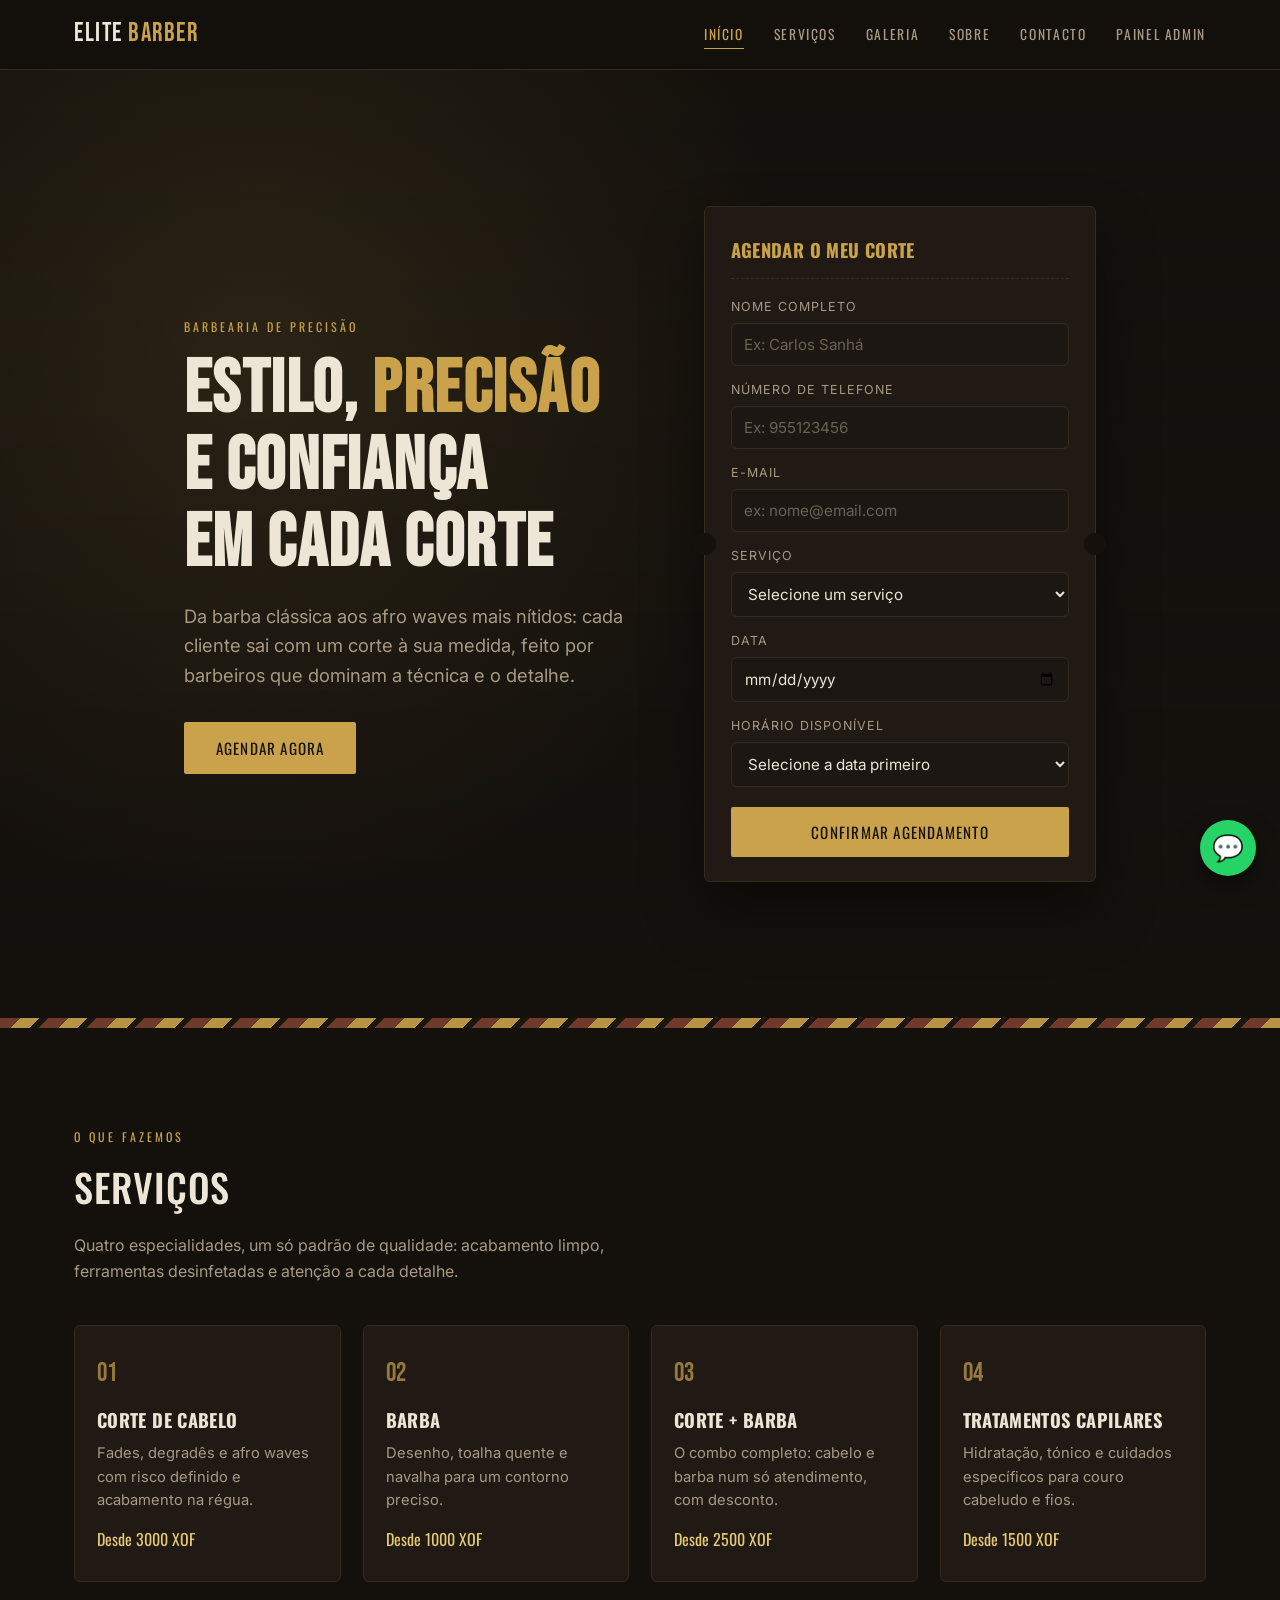
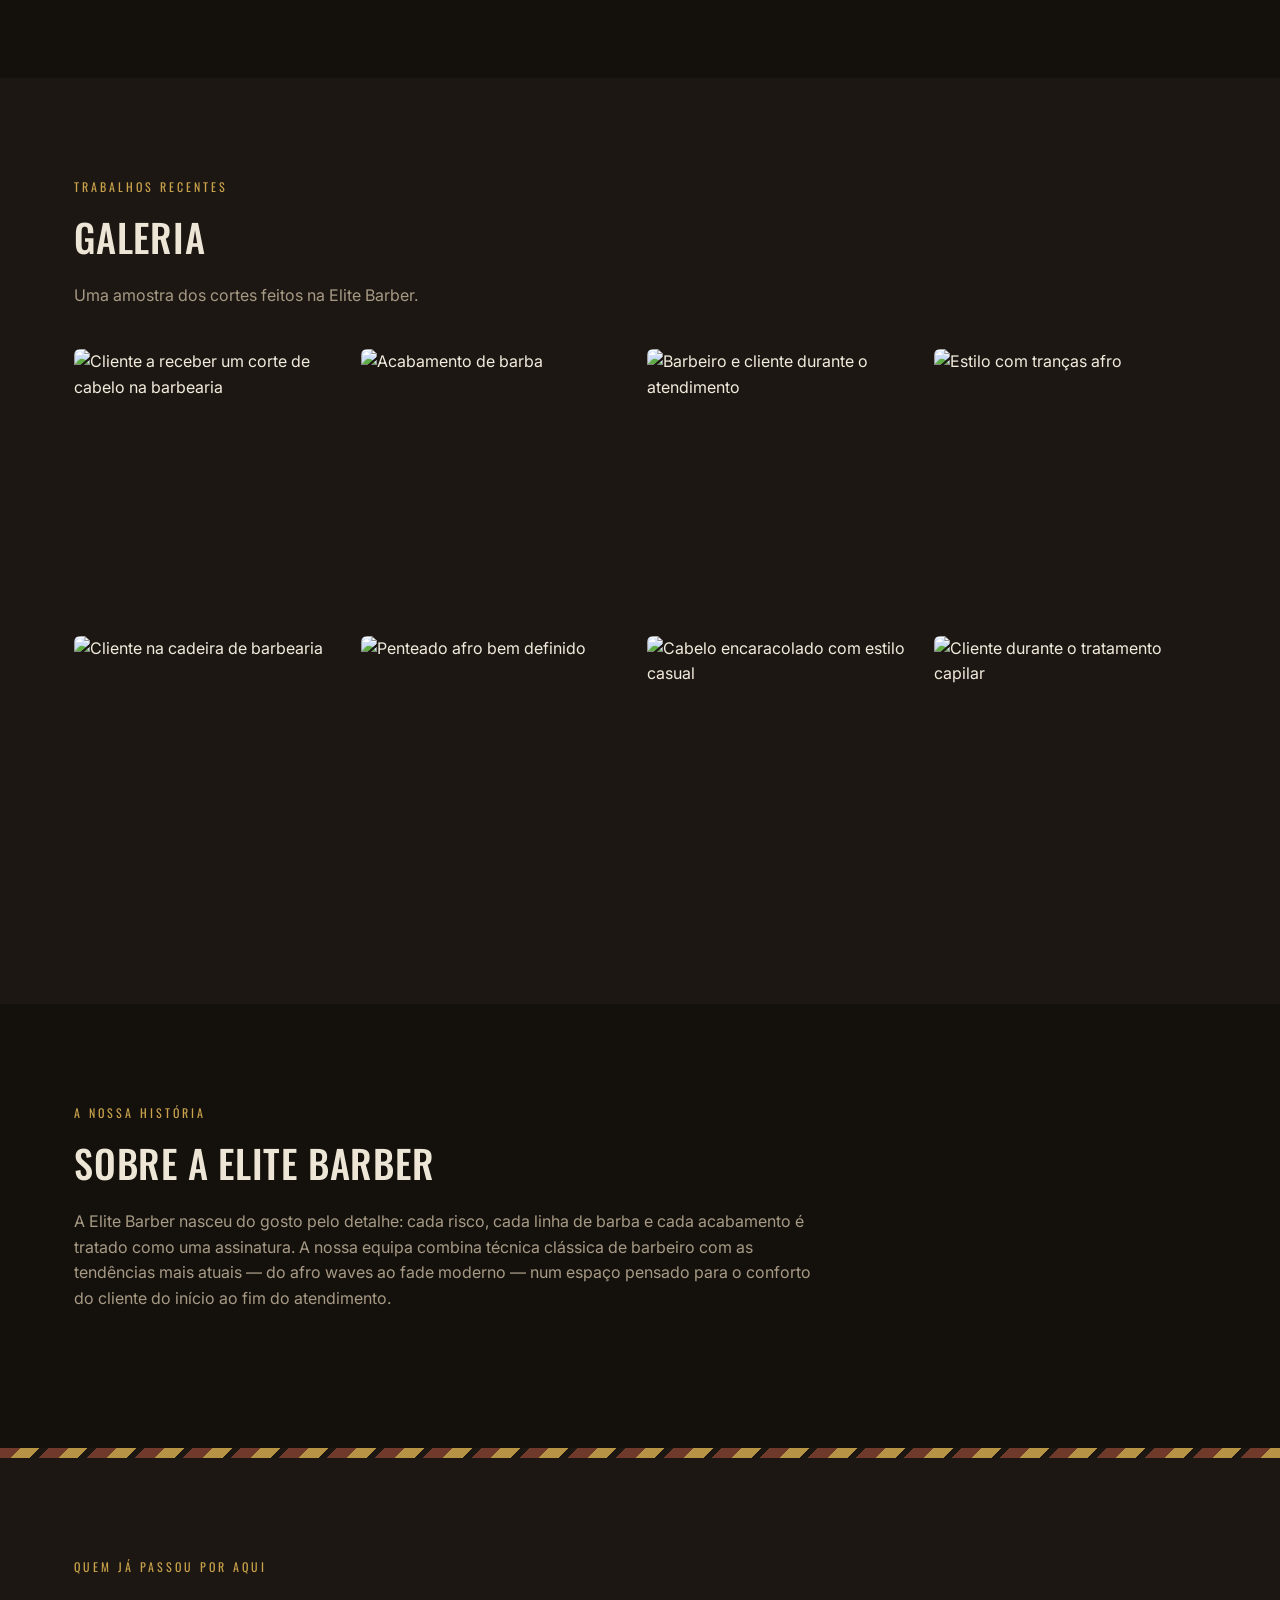
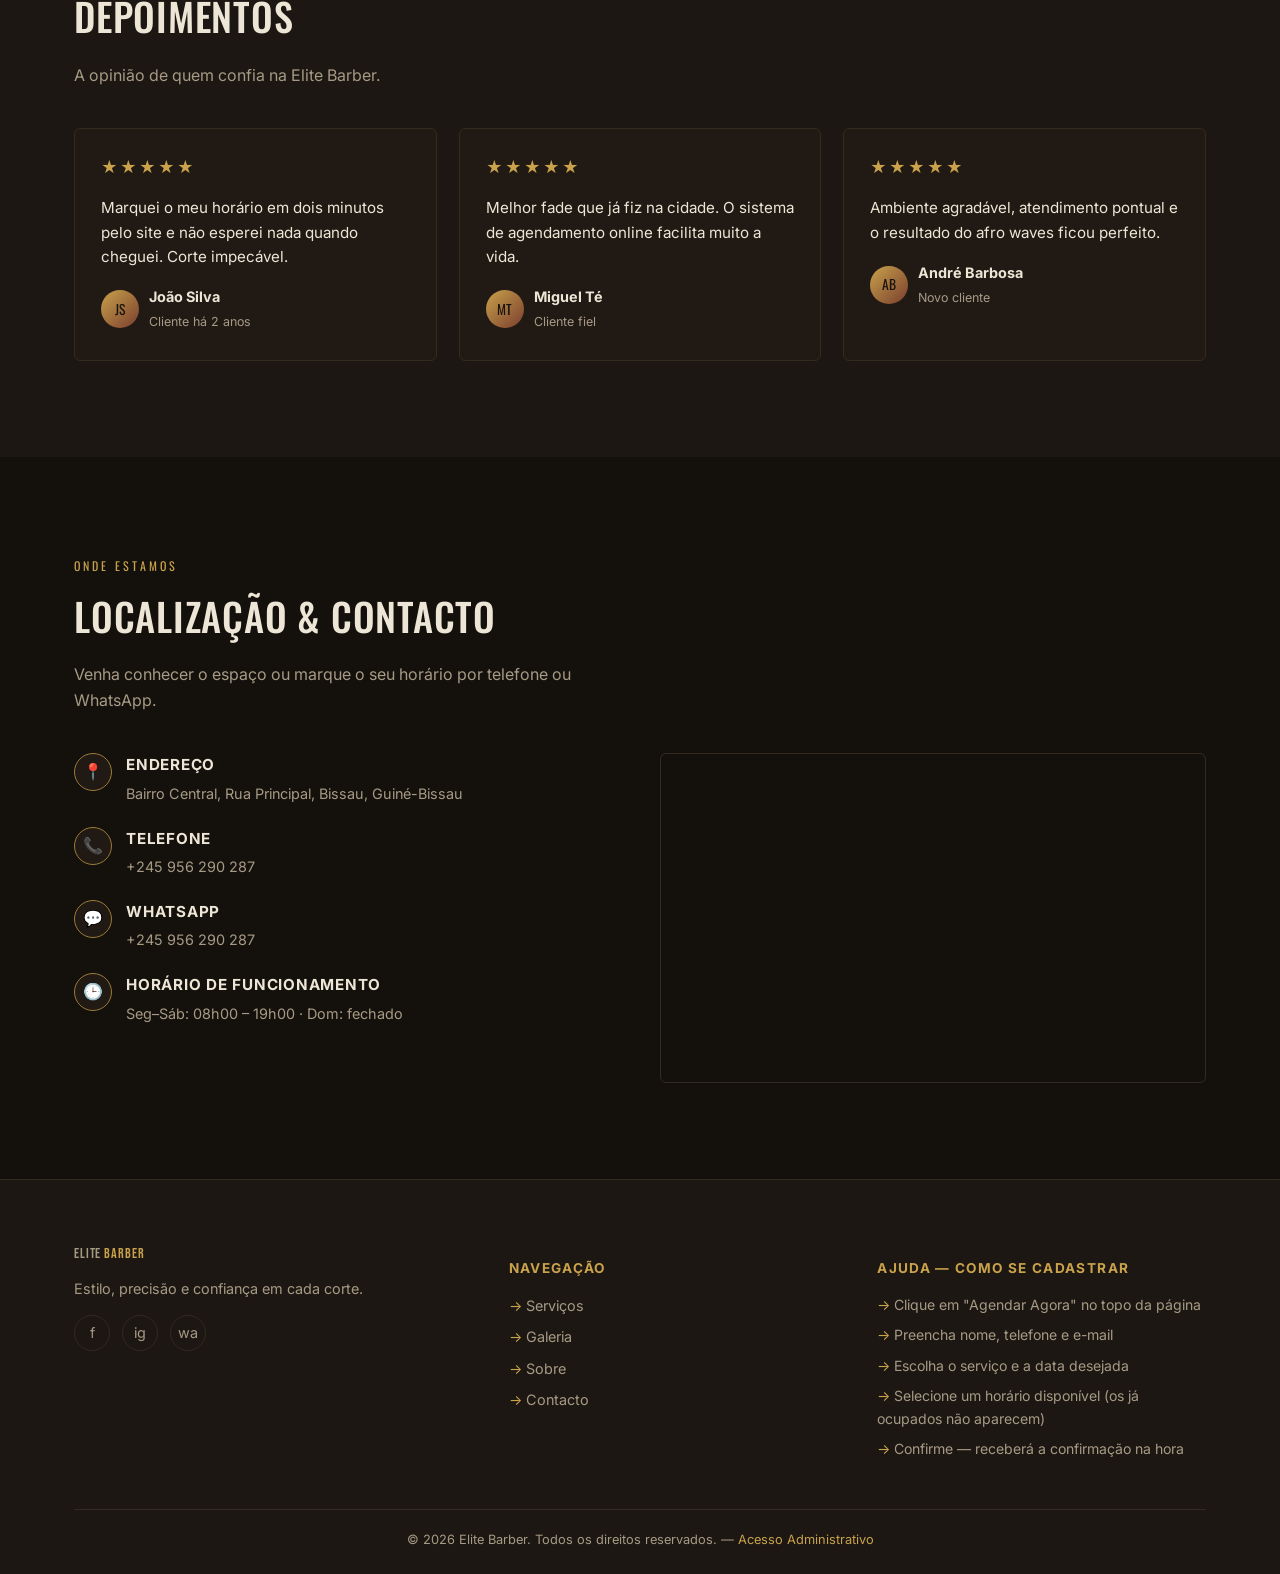
==== index.html @ 47c5164b "Add files via upload" ====
<!DOCTYPE html>
<html lang="pt">
<head>
<meta charset="UTF-8">
<meta name="viewport" content="width=device-width, initial-scale=1.0">
<title>Elite Barber — Estilo, precisão e confiança em cada corte</title>
<meta name="description" content="Elite Barber — barbearia. Agende o seu corte, barba ou tratamento online.">
<link rel="preconnect" href="https://fonts.googleapis.com">
<link href="https://fonts.googleapis.com/css2?family=Bebas+Neue&family=Oswald:wght@400;500;600&family=Inter:wght@400;500;600&display=swap" rel="stylesheet">
<link rel="stylesheet" href="style.css">
</head>
<body>

<!-- ===================== HEADER ===================== -->
<header class="site-header">
  <div class="nav-wrap">
    <a href="#inicio" class="logo">ELITE <span>BARBER</span></a>
    <button class="menu-toggle" id="menuToggle" aria-label="Abrir menu" aria-expanded="false">☰</button>
    <nav class="main-menu" id="mainMenu">
      <ul>
        <li><a href="#inicio" class="active">Início</a></li>
        <li><a href="#servicos">Serviços</a></li>
        <li><a href="#galeria">Galeria</a></li>
        <li><a href="#sobre">Sobre</a></li>
        <li><a href="#contacto">Contacto</a></li>
        <li><a href="admin.html">Painel Admin</a></li>
      </ul>
    </nav>
  </div>
</header>

<!-- ===================== HERO / BANNER ===================== -->
<section class="hero" id="inicio">
  <div class="hero-inner">
    <div class="hero-copy">
      <span class="eyebrow">Barbearia de precisão</span>
      <h1>Estilo, <em>precisão</em><br>e confiança<br>em cada corte</h1>
      <p class="tagline">Da barba clássica aos afro waves mais nítidos: cada cliente sai com um corte à sua medida, feito por barbeiros que dominam a técnica e o detalhe.</p>
      <a href="#agendar" class="btn">Agendar Agora</a>
    </div>

    <!-- Painel de cadastro / agendamento -->
    <div class="ticket-card" id="agendar">
      <h3>Agendar o meu corte</h3>
      <form id="bookingForm" novalidate>
        <div class="field" id="fieldNome">
          <label for="nome">Nome completo</label>
          <input type="text" id="nome" name="nome" placeholder="Ex: Carlos Sanhá" autocomplete="name" required>
          <small class="error">O nome não pode conter números.</small>
        </div>

        <div class="field" id="fieldTelefone">
          <label for="telefone">Número de telefone</label>
          <input type="tel" id="telefone" name="telefone" placeholder="Ex: 955123456" inputmode="numeric" autocomplete="tel" required>
          <small class="error">Introduza apenas números (9 a 12 dígitos).</small>
        </div>

        <div class="field" id="fieldEmail">
          <label for="email">E-mail</label>
          <input type="email" id="email" name="email" placeholder="ex: nome@email.com" autocomplete="email" required>
          <small class="error">Introduza um e-mail válido.</small>
        </div>

        <div class="field" id="fieldServico">
          <label for="servico">Serviço</label>
          <select id="servico" name="servico" required>
            <option value="">Selecione um serviço</option>
            <option value="Corte de cabelo">Corte de cabelo</option>
            <option value="Barba">Barba</option>
            <option value="Corte + Barba">Corte + Barba</option>
            <option value="Tratamento capilar">Tratamento capilar</option>
          </select>
        </div>

        <div class="field" id="fieldData">
          <label for="data">Data</label>
          <input type="date" id="data" name="data" required>
        </div>

        <div class="field" id="fieldHora">
          <label for="hora">Horário disponível</label>
          <select id="hora" name="hora" required>
            <option value="">Selecione a data primeiro</option>
          </select>
          <small class="error">Escolha um horário disponível.</small>
        </div>

        <button type="submit" class="btn" id="submitBtn">Confirmar agendamento</button>
        <div class="form-msg" id="formMsg"></div>
      </form>
    </div>
  </div>
</section>

<div class="pole-divider"></div>

<!-- ===================== SERVIÇOS ===================== -->
<section id="servicos">
  <div class="container">
    <span class="eyebrow">O que fazemos</span>
    <h2 class="section-title">Serviços</h2>
    <p class="section-lead">Quatro especialidades, um só padrão de qualidade: acabamento limpo, ferramentas desinfetadas e atenção a cada detalhe.</p>

    <div class="services-grid">
      <div class="service-card">
        <span class="num">01</span>
        <h3>Corte de cabelo</h3>
        <p>Fades, degradês e afro waves com risco definido e acabamento na régua.</p>
        <span class="price">Desde 3000 XOF</span>
      </div>
      <div class="service-card">
        <span class="num">02</span>
        <h3>Barba</h3>
        <p>Desenho, toalha quente e navalha para um contorno preciso.</p>
        <span class="price">Desde 1000 XOF</span>
      </div>
      <div class="service-card">
        <span class="num">03</span>
        <h3>Corte + Barba</h3>
        <p>O combo completo: cabelo e barba num só atendimento, com desconto.</p>
        <span class="price">Desde 2500 XOF</span>
      </div>
      <div class="service-card">
        <span class="num">04</span>
        <h3>Tratamentos capilares</h3>
        <p>Hidratação, tónico e cuidados específicos para couro cabeludo e fios.</p>
        <span class="price">Desde 1500 XOF</span>
      </div>
    </div>
  </div>
</section>

<!-- ===================== GALERIA ===================== -->
<section id="galeria" class="bg-alt">
  <div class="container">
    <span class="eyebrow">Trabalhos recentes</span>
    <h2 class="section-title">Galeria</h2>
    <p class="section-lead">Uma amostra dos cortes feitos na Elite Barber.</p>

     <div class="gallery-grid">
      <figure><img src="https://encrypted-tbn0.gstatic.com/images?q=tbn:ANd9GcSIS-IOrhH8fXkKdjXXFNZr2SOuTUdj3jTpoP8vo7xYjA&s=10" alt="Cliente a receber um corte de cabelo na barbearia"></figure>
      <figure><img src="https://encrypted-tbn0.gstatic.com/images?q=tbn:ANd9GcTzSuFevfhDdbvKnBa8kxkQoV2-GwuuPriAFTAC5t1Nhg&s=10" alt="Acabamento de barba"></figure>
      <figure><img src="https://encrypted-tbn0.gstatic.com/images?q=tbn:ANd9GcToNPDJi4jmXbYLZLxKmekjvxcHLp6MieCDesIc-ogC2g&s=10" alt="Barbeiro e cliente durante o atendimento"></figure>
      <figure><img src="https://encrypted-tbn0.gstatic.com/images?q=tbn:ANd9GcSD04BlbLwE8dn3ESToh1ppOIOhwYvEXNwbvlS54YClYQ&s=10" alt="Estilo com tranças afro"></figure>
      <figure><img src="https://images.pexels.com/photos/7697222/pexels-photo-7697222.jpeg?auto=compress&cs=tinysrgb&w=500" alt="Cliente na cadeira de barbearia"></figure>
      <figure><img src="https://encrypted-tbn0.gstatic.com/images?q=tbn:ANd9GcTj9EUr7vWhouxr671yLz-3tnJVWW2tDJDfe2uh6EafBw&s=10" alt="Penteado afro bem definido"></figure>
      <figure><img src="https://encrypted-tbn0.gstatic.com/images?q=tbn:ANd9GcR54IMEPHPcw2_Vb2pTdYWqiVCg_FiqIhCqOECeMjcAHA&s=10" alt="Cabelo encaracolado com estilo casual"></figure>
      <figure><img src="https://encrypted-tbn0.gstatic.com/images?q=tbn:ANd9GcQeaQ66Pkv1FVEcLeyJVH5_a8GFSa6cIOcjPrm4n9-l8eW6uGeCE_ur_Fo&s=10" alt="Cliente durante o tratamento capilar"></figure>
    </div>
  </div>
</section>

<!-- ===================== SOBRE ===================== -->
<section id="sobre">
  <div class="container">
    <span class="eyebrow">A nossa história</span>
    <h2 class="section-title">Sobre a Elite Barber</h2>
    <p class="section-lead" style="max-width:760px;">
      A Elite Barber nasceu do gosto pelo detalhe: cada risco, cada linha de barba e cada acabamento é tratado como uma assinatura. A nossa equipa combina técnica clássica de barbeiro com as tendências mais atuais — do afro waves ao fade moderno — num espaço pensado para o conforto do cliente do início ao fim do atendimento.
    </p>
  </div>
</section>

<div class="pole-divider"></div>

<!-- ===================== DEPOIMENTOS ===================== -->
<section class="bg-alt">
  <div class="container">
    <span class="eyebrow">Quem já passou por aqui</span>
    <h2 class="section-title">Depoimentos</h2>
    <p class="section-lead">A opinião de quem confia na Elite Barber.</p>

    <div class="testimonial-grid">
      <div class="testimonial-card">
        <div class="stars">★★★★★</div>
        <p class="quote">Marquei o meu horário em dois minutos pelo site e não esperei nada quando cheguei. Corte impecável.</p>
        <div class="author">
          <div class="avatar">JS</div>
          <div><strong>João Silva</strong><span>Cliente há 2 anos</span></div>
        </div>
      </div>
      <div class="testimonial-card">
        <div class="stars">★★★★★</div>
        <p class="quote">Melhor fade que já fiz na cidade. O sistema de agendamento online facilita muito a vida.</p>
        <div class="author">
          <div class="avatar">MT</div>
          <div><strong>Miguel Té</strong><span>Cliente fiel</span></div>
        </div>
      </div>
      <div class="testimonial-card">
        <div class="stars">★★★★★</div>
        <p class="quote">Ambiente agradável, atendimento pontual e o resultado do afro waves ficou perfeito.</p>
        <div class="author">
          <div class="avatar">AB</div>
          <div><strong>André Barbosa</strong><span>Novo cliente</span></div>
        </div>
      </div>
    </div>
  </div>
</section>

<!-- ===================== LOCALIZAÇÃO E CONTACTO ===================== -->
<section id="contacto">
  <div class="container">
    <span class="eyebrow">Onde estamos</span>
    <h2 class="section-title">Localização &amp; Contacto</h2>
    <p class="section-lead">Venha conhecer o espaço ou marque o seu horário por telefone ou WhatsApp.</p>

    <div class="contact-grid">
      <div class="contact-info">
        <div class="info-item">
          <div class="icon">📍</div>
          <div><h4>Endereço</h4><p>Bairro Central, Rua Principal, Bissau, Guiné-Bissau</p></div>
        </div>
        <div class="info-item">
          <div class="icon">📞</div>
          <div><h4>Telefone</h4><p>+245 956 290 287</p></div>
        </div>
        <div class="info-item">
          <div class="icon">💬</div>
          <div><h4>WhatsApp</h4><p><a href="https://wa.me/245956290287" target="_blank" rel="noopener">+245 956 290 287</a></p></div>
        </div>
        <div class="info-item">
          <div class="icon">🕒</div>
          <div><h4>Horário de funcionamento</h4><p>Seg–Sáb: 08h00 – 19h00 · Dom: fechado</p></div>
        </div>
      </div>

      <div class="map-embed">
        <iframe src="https://www.google.com/maps?q=Bissau,Guinea-Bissau&output=embed" loading="lazy" referrerpolicy="no-referrer-when-downgrade" title="Mapa de localização da Elite Barber"></iframe>
      </div>
    </div>
  </div>
</section>

<!-- ===================== RODAPÉ ===================== -->
<footer class="site-footer">
  <div class="container">
    <div class="footer-grid">
      <div>
        <a href="#inicio" class="logo">ELITE <span>BARBER</span></a>
        <p style="margin-top:12px;">Estilo, precisão e confiança em cada corte.</p>
        <div class="social-row">
          <a href="https://facebook.com" aria-label="Facebook" target="_blank" rel="noopener">f</a>
          <a href="https://instagram.com" aria-label="Instagram" target="_blank" rel="noopener">ig</a>
          <a href="https://wa.me/245956290287" aria-label="WhatsApp" target="_blank" rel="noopener">wa</a>
        </div>
      </div>
      <div>
        <h4>Navegação</h4>
        <ul class="help-list">
          <li><a href="#servicos">Serviços</a></li>
          <li><a href="#galeria">Galeria</a></li>
          <li><a href="#sobre">Sobre</a></li>
          <li><a href="#contacto">Contacto</a></li>
        </ul>
      </div>
      <div>
        <h4>Ajuda — como se cadastrar</h4>
        <ul class="help-list">
          <li>Clique em "Agendar Agora" no topo da página</li>
          <li>Preencha nome, telefone e e-mail</li>
          <li>Escolha o serviço e a data desejada</li>
          <li>Selecione um horário disponível (os já ocupados não aparecem)</li>
          <li>Confirme — receberá a confirmação na hora</li>
        </ul>
      </div>
    </div>
    <div class="footer-bottom">
      © <span id="year"></span> Elite Barber. Todos os direitos reservados. — <a href="admin.html" >Acesso Administrativo</a>
    </div>
  </div>
</footer>

<a class="whatsapp-float" href="https://wa.me/245956290287" target="_blank" rel="noopener" aria-label="Falar no WhatsApp">💬</a>

<script src="script.js"></script>
</body>
</html>
---- style.css ----
/* ===========================================================
   ELITE BARBER — folha de estilos
   Paleta: carvão quente + dourado latão + ferrugem
   =========================================================== */

:root {
  --bg: #14110d;
  --bg-alt: #1c1712;
  --bg-card: #211a14;
  --gold: #c9a24b;
  --gold-soft: #e4c877;
  --gold-dark: #9c7b34;
  --rust: #7a3e2e;
  --ivory: #ede6d6;
  --muted: #a79a85;
  --line: #332a20;
  --radius: 6px;
  --maxw: 1180px;
  --font-display: "Bebas Neue", "Oswald", sans-serif;
  --font-heading: "Oswald", sans-serif;
  --font-body: "Inter", sans-serif;
}

* { box-sizing: border-box; }
html { scroll-behavior: smooth; }

body {
  margin: 0;
  background: var(--bg);
  color: var(--ivory);
  font-family: var(--font-body);
  line-height: 1.6;
  -webkit-font-smoothing: antialiased;
}

img { max-width: 100%; display: block; }

a { color: inherit; text-decoration: none; }

h1, h2, h3 { font-family: var(--font-heading); margin: 0 0 .5rem; letter-spacing: .02em; }

.container { max-width: var(--maxw); margin: 0 auto; padding: 0 24px; }

.eyebrow {
  font-family: var(--font-heading);
  color: var(--gold);
  text-transform: uppercase;
  letter-spacing: .25em;
  font-size: .75rem;
  margin-bottom: .6rem;
  display: inline-block;
}

.section-title {
  font-size: clamp(1.8rem, 3vw, 2.6rem);
  text-transform: uppercase;
  font-weight: 500;
}

.section-lead {
  color: var(--muted);
  max-width: 560px;
  margin-bottom: 2.5rem;
}

button, .btn {
  font-family: var(--font-heading);
  cursor: pointer;
  border: none;
}

.btn {
  display: inline-block;
  background: var(--gold);
  color: #17130d;
  padding: 14px 32px;
  font-size: .95rem;
  text-transform: uppercase;
  letter-spacing: .08em;
  border-radius: 2px;
  transition: transform .15s ease, background .2s ease, box-shadow .2s ease;
}
.btn:hover { background: var(--gold-soft); transform: translateY(-2px); box-shadow: 0 8px 20px rgba(201,162,75,.25); }
.btn:focus-visible, a:focus-visible, button:focus-visible, input:focus-visible, select:focus-visible, textarea:focus-visible {
  outline: 2px solid var(--gold-soft);
  outline-offset: 2px;
}
.btn.outline {
  background: transparent;
  color: var(--gold);
  border: 1px solid var(--gold-dark);
}
.btn.outline:hover { background: rgba(201,162,75,.08); }
.btn:disabled { opacity: .5; cursor: not-allowed; transform: none; box-shadow: none; }

/* --- listra assinatura (poste de barbeiro) --- */
.pole-divider {
  height: 10px;
  width: 100%;
  background: repeating-linear-gradient(
    -45deg,
    var(--gold) 0 14px,
    var(--rust) 14px 28px,
    var(--bg-alt) 28px 34px
  );
  opacity: .9;
}

/* ===================== HEADER ===================== */
header.site-header {
  position: sticky;
  top: 0;
  z-index: 50;
  background: rgba(20, 17, 13, .92);
  backdrop-filter: blur(6px);
  border-bottom: 1px solid var(--line);
}
.nav-wrap {
  display: flex;
  align-items: center;
  justify-content: space-between;
  padding: 14px 24px;
  max-width: var(--maxw);
  margin: 0 auto;
}
.logo {
  font-family: var(--font-display);
  font-size: 1.6rem;
  letter-spacing: .06em;
  color: var(--ivory);
}
.logo span { color: var(--gold); }

nav.main-menu ul {
  display: flex;
  gap: 30px;
  list-style: none;
  margin: 0;
  padding: 0;
}
nav.main-menu a {
  font-family: var(--font-heading);
  font-size: .85rem;
  text-transform: uppercase;
  letter-spacing: .12em;
  color: var(--muted);
  transition: color .2s;
  padding-bottom: 4px;
  border-bottom: 1px solid transparent;
}
nav.main-menu a:hover, nav.main-menu a.active {
  color: var(--gold);
  border-bottom-color: var(--gold);
}

.menu-toggle {
  display: none;
  background: none;
  border: 1px solid var(--line);
  color: var(--ivory);
  padding: 8px 10px;
  font-size: 1.1rem;
  border-radius: var(--radius);
}

/* ===================== HERO ===================== */
.hero {
  position: relative;
  min-height: 92vh;
  display: flex;
  align-items: center;
  overflow: hidden;
  background: linear-gradient(180deg, rgba(20,17,13,.35), rgba(20,17,13,.92)), 
              url('https://images.unsplash.com/photo-1585747860715-2ba37e788b70?fm=jpg&q=60&w=3000&auto=format&fit=crop&ixlib=rb-4.1.0&ixid=M3wxMjA3fDB8MHxzZWFyY2h8Mnx8YmFyYmVhcmlhfGVufDB8fDB8fHww') center/cover no-repeat;
}
.hero::after{
  content:"";
  position:absolute; inset:0;
  background: radial-gradient(circle at 20% 30%, rgba(201,162,75,.12), transparent 45%);
}
.hero-inner {
  position: relative;
  z-index: 2;
  max-width: var(--maxw);
  margin: 0 auto;
  padding: 40px 24px;
  display: grid;
  grid-template-columns: 1.1fr .9fr;
  gap: 40px;
  align-items: center;
}
.hero-copy .eyebrow { margin-bottom: 1rem; }
.hero-copy h1 {
  font-family: var(--font-display);
  font-size: clamp(2.6rem, 6vw, 4.6rem);
  line-height: 1.05;
  color: var(--ivory);
  text-transform: uppercase;
}
.hero-copy h1 em { color: var(--gold); font-style: normal; }
.hero-copy p.tagline {
  color: var(--muted);
  font-size: 1.15rem;
  max-width: 480px;
  margin: 18px 0 32px;
}

/* --- Cartão de agendamento estilo "talão" --- */
.ticket-card {
  background: var(--bg-card);
  border: 1px solid var(--line);
  border-radius: var(--radius);
  padding: 28px 26px 24px;
  position: relative;
  box-shadow: 0 30px 60px rgba(0,0,0,.45);
}
.ticket-card::before, .ticket-card::after {
  content: "";
  position: absolute;
  width: 22px; height: 22px;
  background: var(--bg);
  border-radius: 50%;
  top: 50%;
  transform: translateY(-50%);
}
.ticket-card::before { left: -11px; }
.ticket-card::after { right: -11px; }
.ticket-card h3 {
  font-family: var(--font-heading);
  text-transform: uppercase;
  font-size: 1.15rem;
  color: var(--gold);
  border-bottom: 1px dashed var(--line);
  padding-bottom: 14px;
  margin-bottom: 18px;
}

.field { margin-bottom: 14px; }
.field label {
  display: block;
  font-size: .78rem;
  text-transform: uppercase;
  letter-spacing: .08em;
  color: var(--muted);
  margin-bottom: 6px;
}
.field input, .field select {
  width: 100%;
  background: var(--bg-alt);
  border: 1px solid var(--line);
  color: var(--ivory);
  padding: 11px 12px;
  border-radius: var(--radius);
  font-family: var(--font-body);
  font-size: .95rem;
}
.field input::placeholder { color: #6b6152; }
.field small.error {
  display: none;
  color: #e08a6f;
  font-size: .75rem;
  margin-top: 5px;
}
.field.invalid input, .field.invalid select { border-color: #b3543c; }
.field.invalid small.error { display: block; }

.form-msg {
  margin-top: 14px;
  padding: 10px 12px;
  border-radius: var(--radius);
  font-size: .85rem;
  display: none;
}
.form-msg.ok { display: block; background: rgba(120,180,110,.12); color: #8fcf85; border: 1px solid rgba(120,180,110,.3); }
.form-msg.err { display: block; background: rgba(180,90,70,.12); color: #e08a6f; border: 1px solid rgba(180,90,70,.3); }

.ticket-card button[type="submit"] { width: 100%; margin-top: 6px; }

/* ===================== SERVICES ===================== */
section { padding: 96px 0; }
.bg-alt { background: var(--bg-alt); }

.services-grid {
  display: grid;
  grid-template-columns: repeat(4, 1fr);
  gap: 22px;
}
.service-card {
  background: var(--bg-card);
  border: 1px solid var(--line);
  border-radius: var(--radius);
  padding: 28px 22px;
  transition: border-color .2s, transform .2s;
}
.service-card:hover { border-color: var(--gold-dark); transform: translateY(-4px); }
.service-card .num {
  font-family: var(--font-display);
  color: var(--gold);
  font-size: 1.6rem;
  opacity: .7;
}
.service-card h3 { font-size: 1.15rem; margin: 10px 0 8px; text-transform: uppercase; }
.service-card p { color: var(--muted); font-size: .92rem; margin: 0 0 14px; }
.service-card .price { color: var(--gold-soft); font-family: var(--font-heading); font-size: 1rem; }

/* ===================== GALLERY ===================== */
.gallery-grid {
  display: grid;
  grid-template-columns: repeat(4, 1fr);
  gap: 14px;
}
.gallery-grid figure {
  margin: 0;
  overflow: hidden;
  border-radius: var(--radius);
  aspect-ratio: 1/1;
  position: relative;
}
.gallery-grid img {
  width: 100%; height: 100%;
  object-fit: cover;
  transition: transform .4s ease, filter .4s ease;
  filter: grayscale(.15) contrast(1.05);
}
.gallery-grid figure:hover img { transform: scale(1.08); filter: grayscale(0); }

/* ===================== TESTIMONIALS ===================== */
.testimonial-grid {
  display: grid;
  grid-template-columns: repeat(3, 1fr);
  gap: 22px;
}
.testimonial-card {
  background: var(--bg-card);
  border: 1px solid var(--line);
  border-radius: var(--radius);
  padding: 26px;
}
.testimonial-card .stars { color: var(--gold); margin-bottom: 12px; letter-spacing: 2px; }
.testimonial-card p.quote { color: var(--ivory); font-size: .95rem; margin-bottom: 16px; }
.testimonial-card .author { display: flex; align-items: center; gap: 10px; }
.testimonial-card .avatar {
  width: 38px; height: 38px; border-radius: 50%;
  background: linear-gradient(135deg, var(--gold), var(--rust));
  display: flex; align-items: center; justify-content: center;
  font-family: var(--font-heading); font-size: .85rem; color: #17130d;
}
.testimonial-card .author strong { display: block; font-size: .9rem; }
.testimonial-card .author span { color: var(--muted); font-size: .78rem; }

/* ===================== CONTACT ===================== */
.contact-grid {
  display: grid;
  grid-template-columns: 1fr 1fr;
  gap: 40px;
  align-items: start;
}
.contact-info .info-item {
  display: flex;
  gap: 14px;
  margin-bottom: 22px;
}
.contact-info .info-item .icon {
  width: 38px; height: 38px;
  flex-shrink: 0;
  border-radius: 50%;
  background: var(--bg-card);
  border: 1px solid var(--gold-dark);
  display: flex; align-items: center; justify-content: center;
  color: var(--gold);
}
.contact-info h4 { margin: 0 0 4px; font-size: .95rem; text-transform: uppercase; letter-spacing: .05em; }
.contact-info p { margin: 0; color: var(--muted); font-size: .9rem; }
.map-embed {
  border-radius: var(--radius);
  overflow: hidden;
  border: 1px solid var(--line);
  min-height: 320px;
}
.map-embed iframe { width: 100%; height: 100%; min-height: 320px; border: 0; filter: grayscale(.3) invert(.92) contrast(.9); }

.whatsapp-float {
  position: fixed;
  bottom: 24px; right: 24px;
  z-index: 60;
  background: #25D366;
  color: #0b1a10;
  width: 56px; height: 56px;
  border-radius: 50%;
  display: flex; align-items: center; justify-content: center;
  box-shadow: 0 10px 24px rgba(0,0,0,.4);
  font-size: 1.6rem;
}

/* ===================== FOOTER ===================== */
footer.site-footer {
  background: var(--bg-alt);
  border-top: 1px solid var(--line);
  padding: 60px 0 24px;
}
.footer-grid {
  display: grid;
  grid-template-columns: 1.2fr 1fr 1fr;
  gap: 40px;
  margin-bottom: 40px;
}
.footer-grid h4 { text-transform: uppercase; font-size: .85rem; letter-spacing: .1em; color: var(--gold); margin-bottom: 14px; }
.footer-grid p, .footer-grid a { color: var(--muted); font-size: .9rem; }
.social-row { display: flex; gap: 12px; margin-top: 6px; }
.social-row a {
  width: 36px; height: 36px;
  border-radius: 50%;
  border: 1px solid var(--line);
  display: flex; align-items: center; justify-content: center;
  transition: border-color .2s, color .2s;
}
.social-row a:hover { border-color: var(--gold); color: var(--gold); }
.help-list { list-style: none; padding: 0; margin: 0; }
.help-list li { margin-bottom: 8px; font-size: .88rem; color: var(--muted); }
.help-list li::before { content: "→ "; color: var(--gold); }
.footer-bottom {
  text-align: center;
  padding-top: 20px;
  border-top: 1px solid var(--line);
  color: var(--muted);
  font-size: .8rem;
}
.footer-bottom a { color: var(--gold); }

/* ===================== RESPONSIVE ===================== */
@media (max-width: 960px) {
  .hero-inner { grid-template-columns: 1fr; }
  .services-grid { grid-template-columns: repeat(2, 1fr); }
  .gallery-grid { grid-template-columns: repeat(3, 1fr); }
  .testimonial-grid { grid-template-columns: 1fr 1fr; }
  .contact-grid { grid-template-columns: 1fr; }
  .footer-grid { grid-template-columns: 1fr; gap: 26px; }
}

@media (max-width: 680px) {
  .menu-toggle { display: block; }
  nav.main-menu {
    position: absolute;
    top: 100%; left: 0; right: 0;
    background: var(--bg-alt);
    border-bottom: 1px solid var(--line);
    display: none;
  }
  nav.main-menu.open { display: block; }
  nav.main-menu ul { flex-direction: column; gap: 0; padding: 10px 24px 18px; }
  nav.main-menu a { display: block; padding: 12px 0; border-bottom: 1px solid var(--line); }
  .services-grid, .gallery-grid, .testimonial-grid { grid-template-columns: 1fr 1fr; }
  section { padding: 64px 0; }
}
@media (max-width: 460px) {
  .services-grid, .testimonial-grid { grid-template-columns: 1fr; }
  .gallery-grid { grid-template-columns: 1fr 1fr; }
}

@media (prefers-reduced-motion: reduce) {
  * { transition: none !important; animation: none !important; }
}
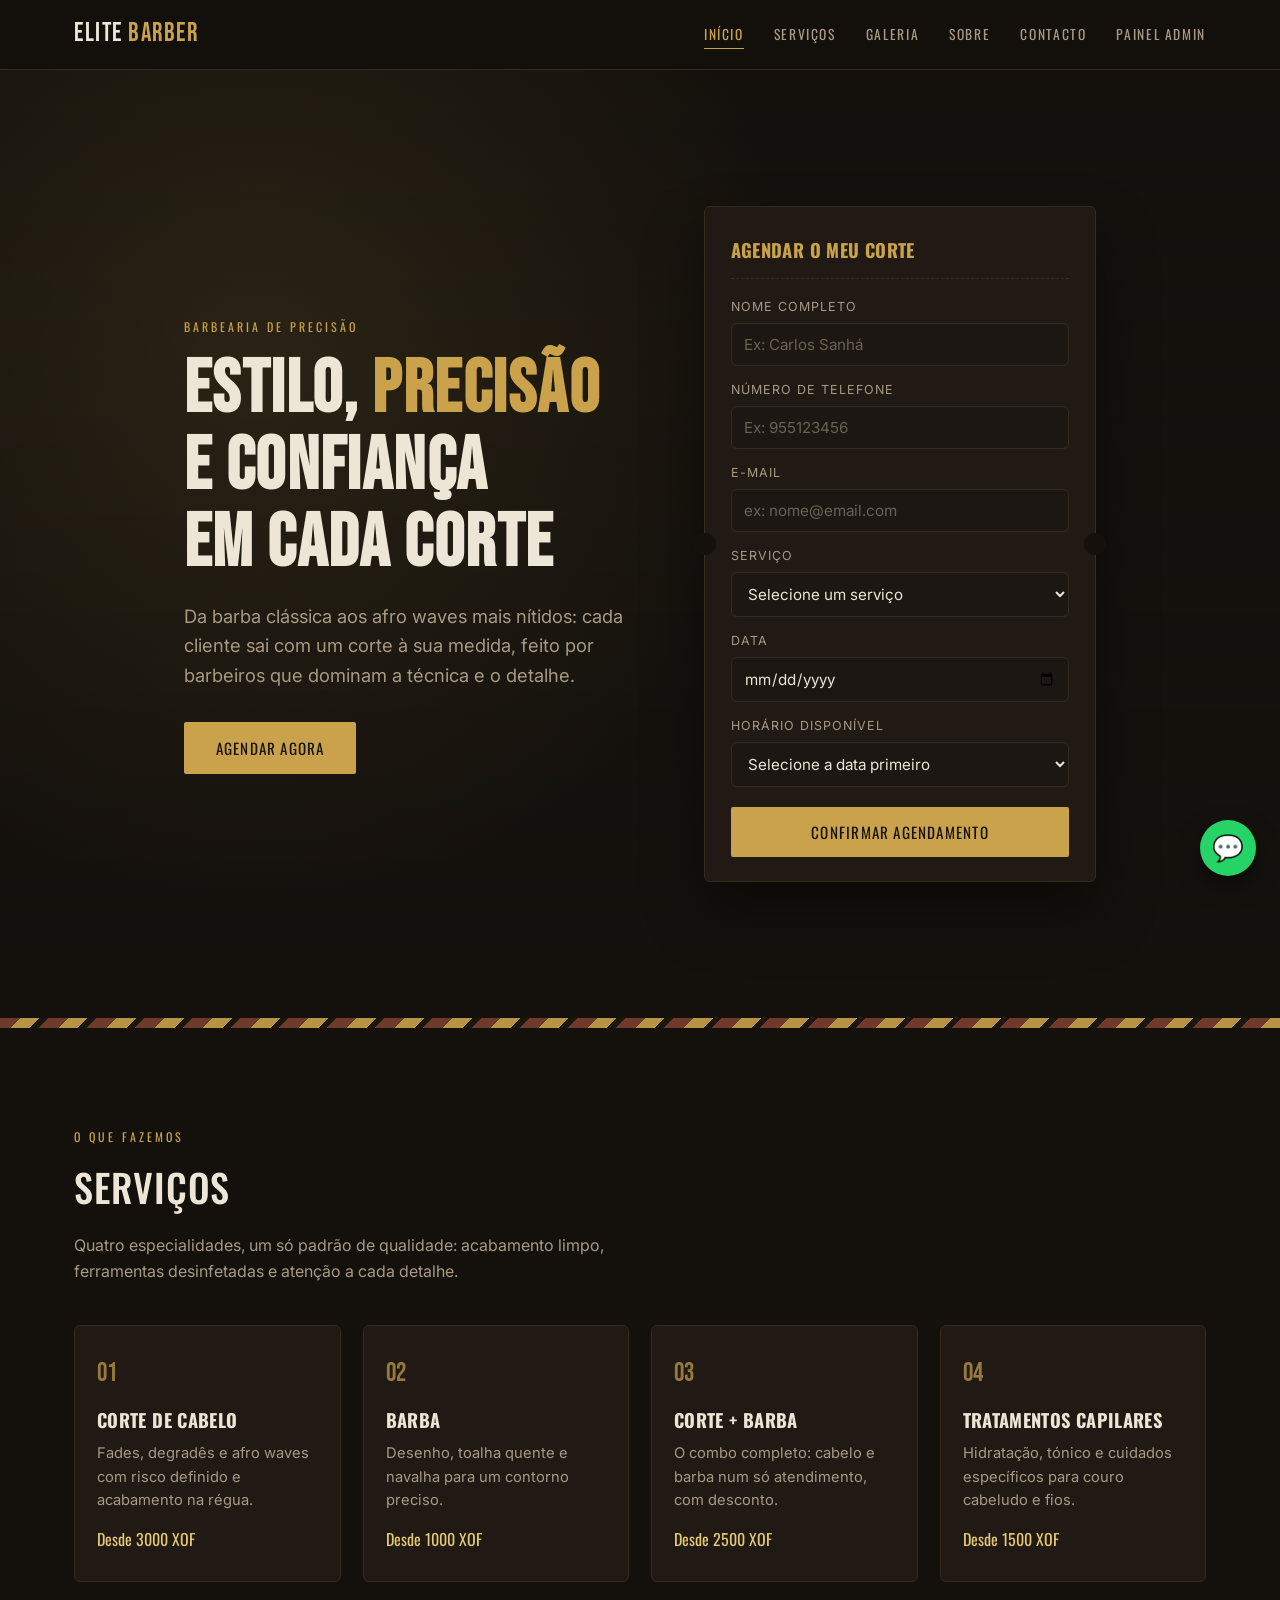
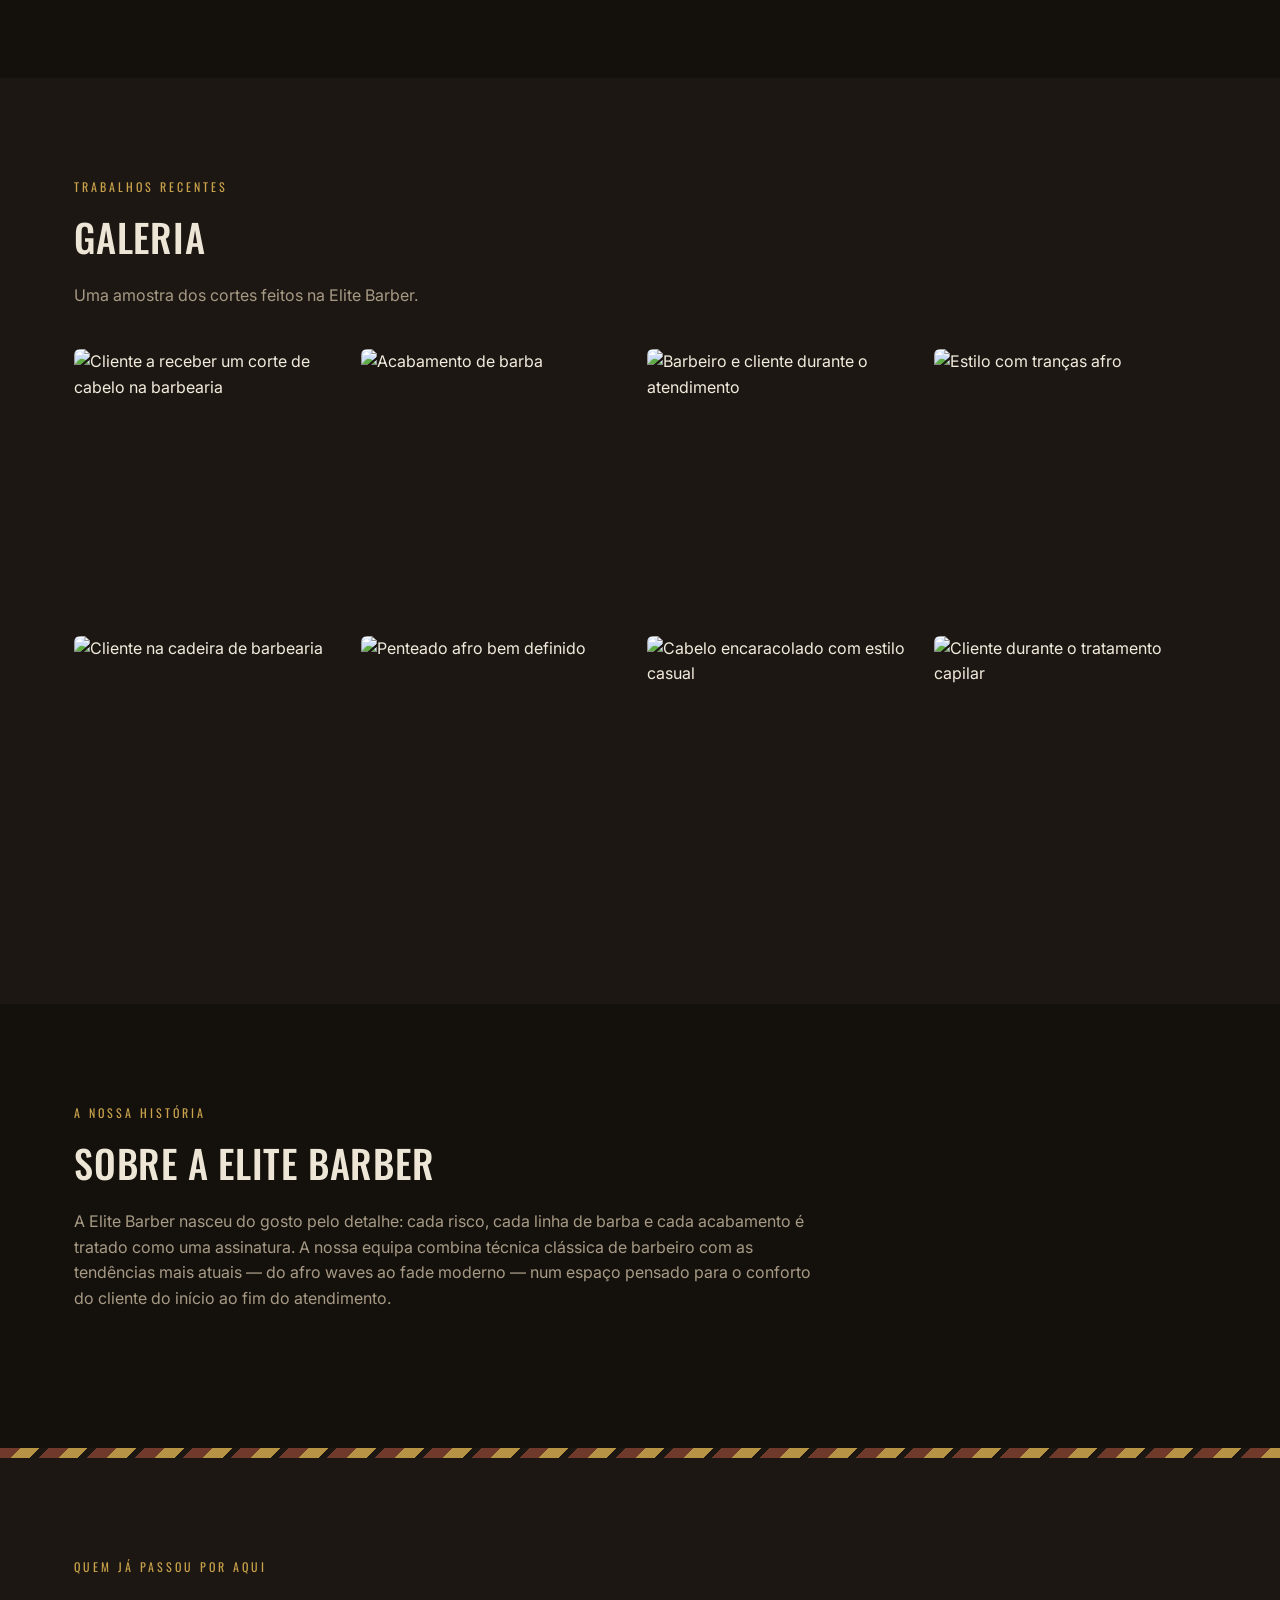
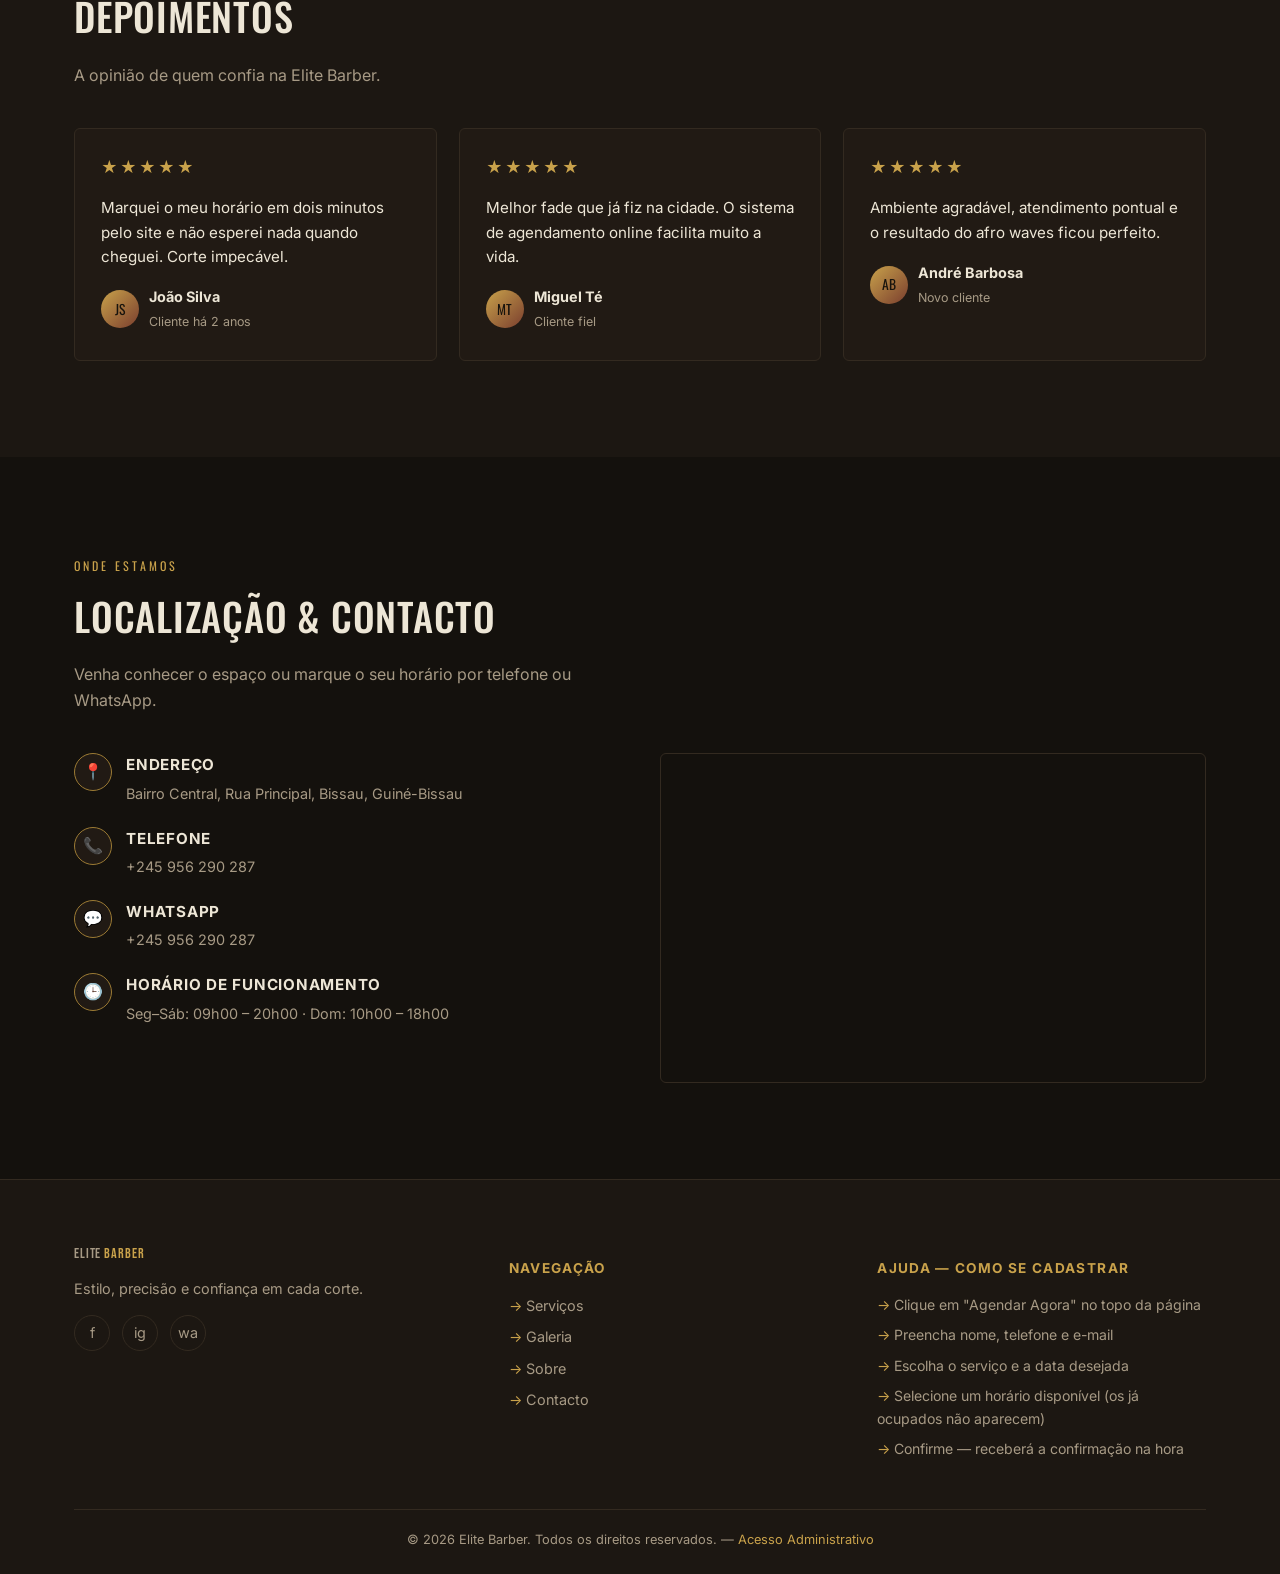
==== commit bcede98a: "Update index.html" ====
--- a/index.html
+++ b/index.html
@@ -222,7 +222,7 @@
         </div>
         <div class="info-item">
           <div class="icon">🕒</div>
-          <div><h4>Horário de funcionamento</h4><p>Seg–Sáb: 08h00 – 19h00 · Dom: fechado</p></div>
+          <div><h4>Horário de funcionamento</h4><p>Seg–Sáb: 09h00 – 20h00 · Dom: 10h00 – 18h00</p></div>
         </div>
       </div>
 
@@ -276,4 +276,4 @@
 
 <script src="script.js"></script>
 </body>
-</html>+</html>
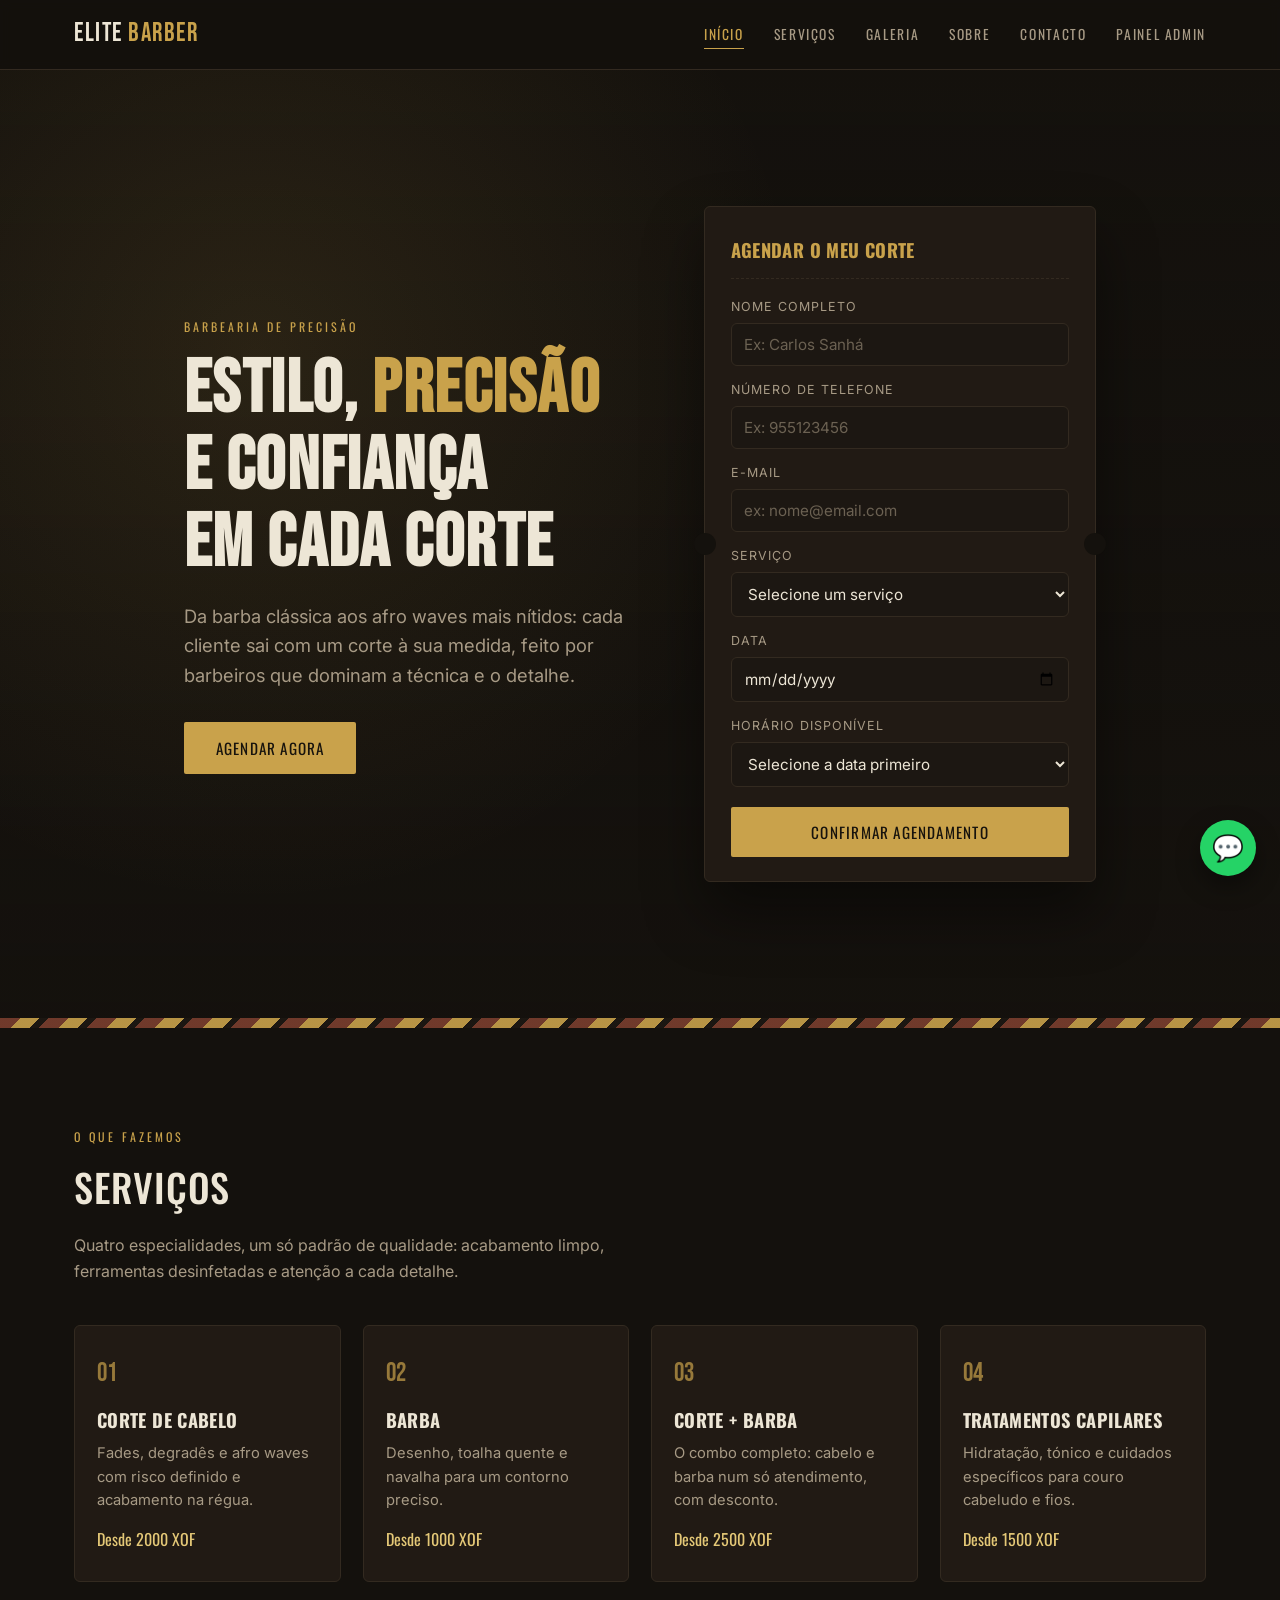
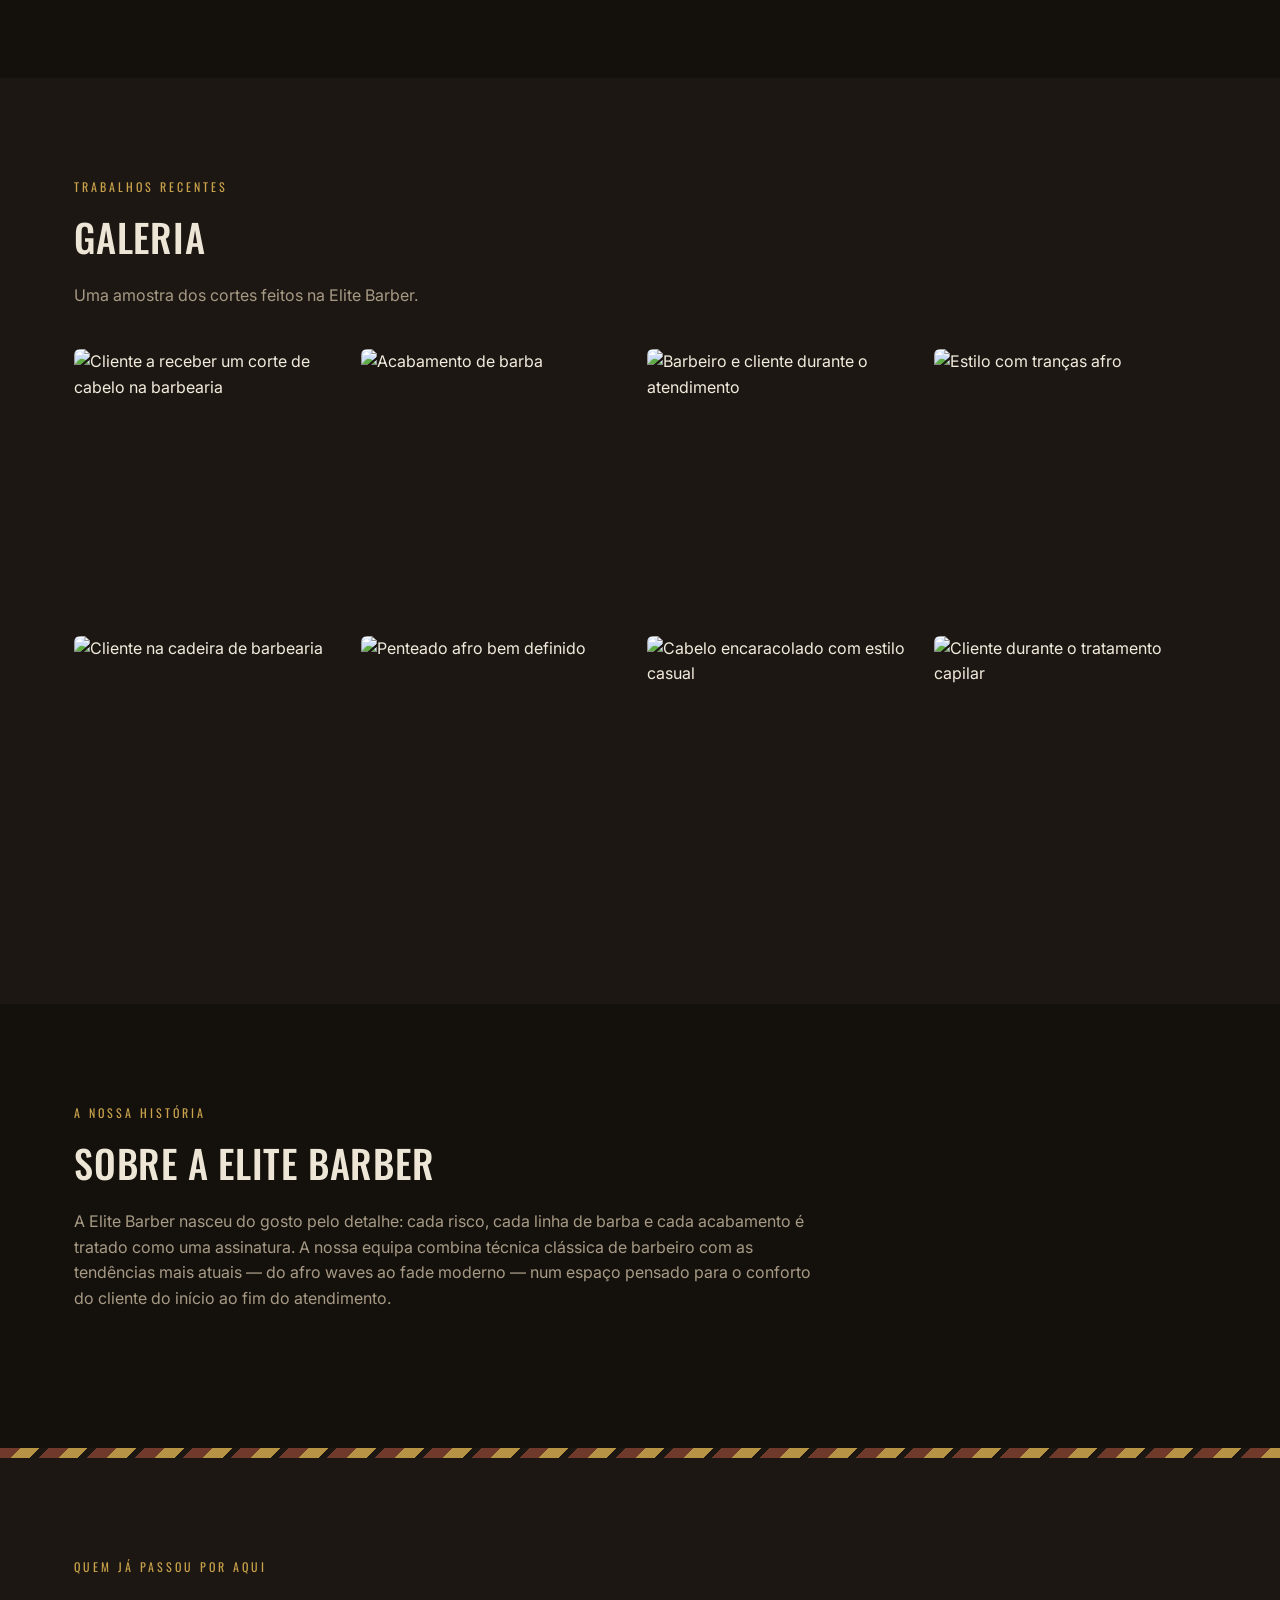
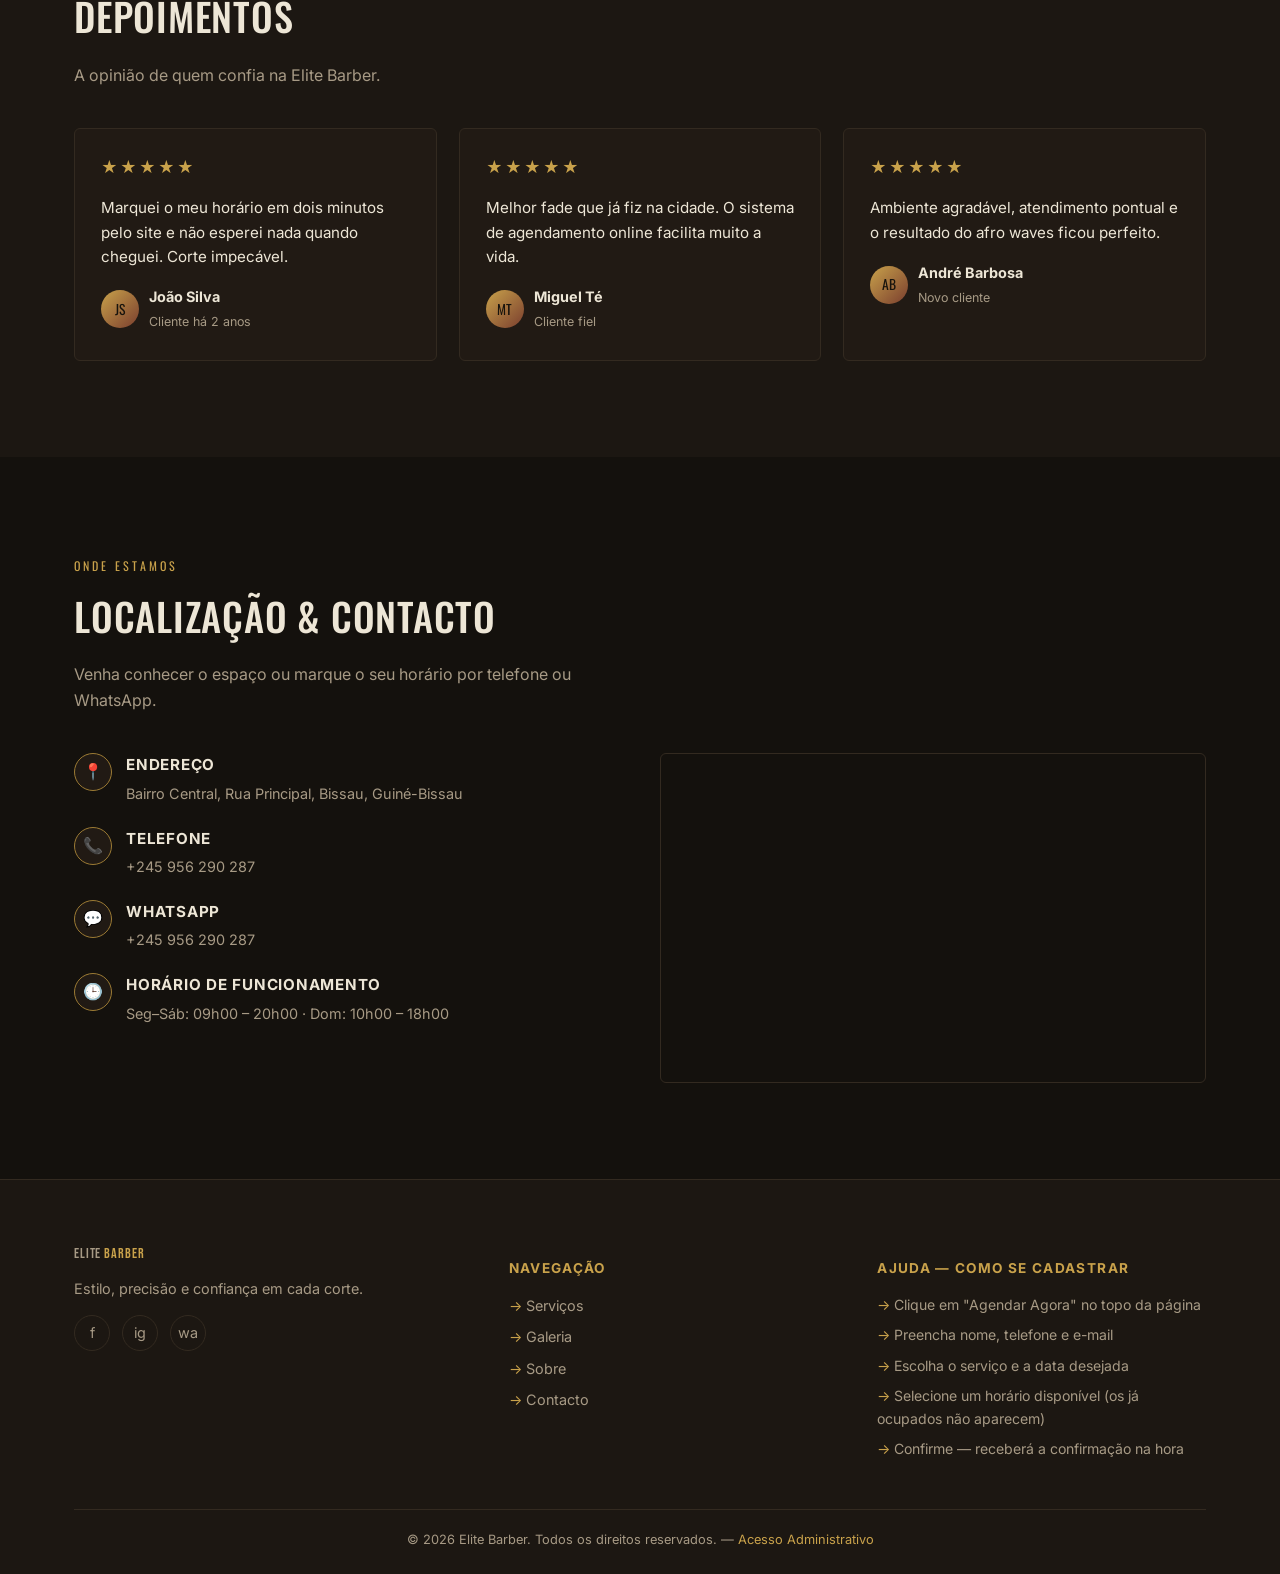
==== commit ff2bbb41: "Modify index.html with updated content Updated service prices and added contact information." ====
--- a/index.html
+++ b/index.html
@@ -106,7 +106,7 @@
         <span class="num">01</span>
         <h3>Corte de cabelo</h3>
         <p>Fades, degradês e afro waves com risco definido e acabamento na régua.</p>
-        <span class="price">Desde 3000 XOF</span>
+        <span class="price">Desde 2000 XOF</span>
       </div>
       <div class="service-card">
         <span class="num">02</span>
